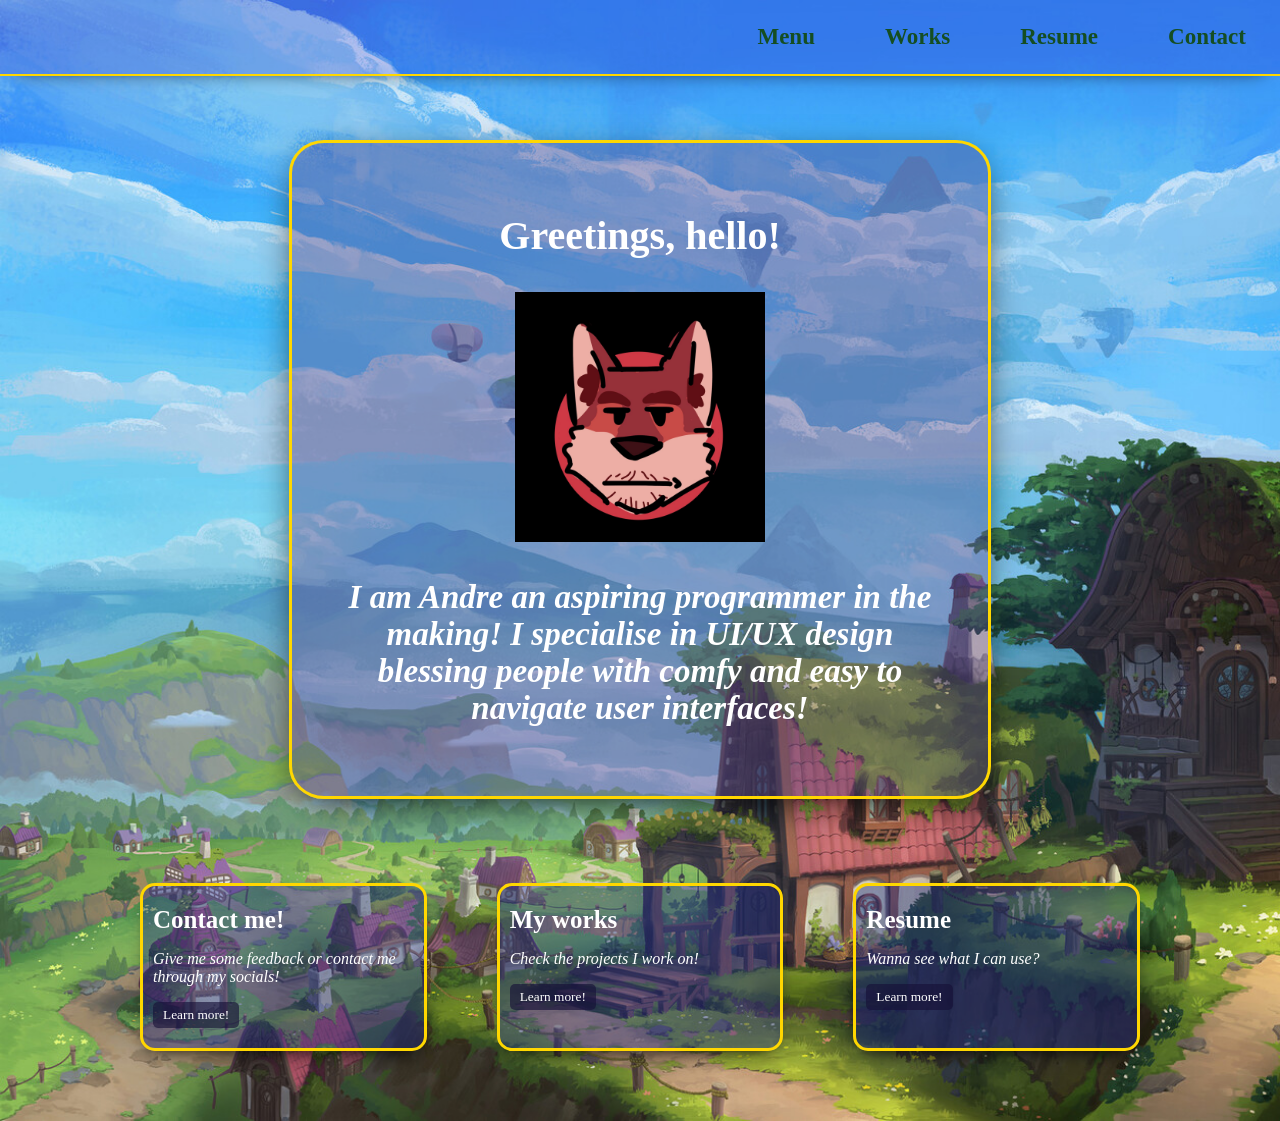
==== index.html @ e90ebe09 "Add files via upload" ====
<!DOCTYPE html>
<html lang="en">
<head>
    <meta charset="UTF-8">
    <meta name="viewport" content="width=device-width, initial-scale=1.0">
    <link rel="stylesheet" href="homie.css">
    <title>Document</title>
</head>
<body class="background-body">


  <header class="header">

    <div>

    </div>

    <nav class="nav">
        <a href="index.html"> Menu </a>
        <a href="projects.html"> Works </a>
        <a href="resume.html"> Resume </a>
        <a href="contact.html"> Contact </a>
    </nav>
 </header>

 <main>
    
    <section class="main-about">
        <div class="container-about">
            <h2 class="custom-text2"> Greetings, hello! </h2>
            <img src="unknown.jpg" width="250" height="250">
            <h3 class="custom-text1"> I am Andre an aspiring programmer in the making! I specialise in UI/UX design
                blessing people with comfy and easy to navigate user interfaces! </h3>
        </div>
    </section>

    <section class="displays container-display">
        <article class="content">
            <h3 class="custom-text3"> Contact me! </h3>
            <p class='custom-text4'> Give me some feedback or contact me through my socials!  </p>
            <button class="button-style1" type="button" onclick="window.location.href='contact.html'"> Learn more! </button>
        </article>

        <article class="content">
            <h3 class="custom-text3"> My works </h3>
            <p class="custom-text4"> Check the projects I work on! </p>
            <button class="button-style1" type="button" onclick="window.location.href='projects.html'"> Learn more! </button>
        </article>

        <article class="content">
            <h3 class="custom-text3"> Resume </h3>
            <p class="custom-text4"> Wanna see what I can use? </p>
            <button class="button-style1" type="button" onclick="window.location.href='resume.html'"> Learn more! </button>
        </article>
    </section>

 </main>


</body>
</html>
---- homie.css ----
.background-body{
    background-image: url(1224460.jpg);
    background-size: cover;
    margin: 0;
    height: 100%;
    background-repeat: no-repeat;
    min-height: 100vh;
}

.header {
  display:flex;
  align-items:center;
  justify-content:space-between;
  padding:18px 24px;
  background: rgba(19, 6, 196, 0.185);
  border-bottom: 2px solid gold;
  box-shadow: 0 10px 20px -17px black;
}

.nav{
    display: flex;
    gap: 50px;
    align-items: center;
    font-family:Cambria, Cochin, Georgia, Times, 'Times New Roman', serif;
    font-size: 23px;
}

.nav a{
    text-decoration: none;
    color:rgb(21, 78, 34);
    font-weight: 700;
    padding: 6px 10px;
    border-radius: 7px;
}

.nav a:hover{
    background: rgba(39, 30, 117, 0.411);
    color:aliceblue;
    box-shadow: 0 0 0 1px gold;
}



.main-about{
    display: flex;
    align-items: center;
    justify-content: center;
    padding: 64px 16px;
}

.container-about{
    max-width:var(--container);
    width: 50%;
    background: rgba(88, 66, 132, 0.4);
    padding: 36px;
    box-shadow: 0px 10px 40px -13px rgba(0, 0, 0, 2);
    text-align: center;
    border-style:solid;
    border-radius: 5%;
    border-color: gold;
}

.resume-about{
    display: flex;
    align-items: center;
    justify-content: center;
    padding: 50px 16px;
}

.resutainer-about{
    max-width:var(--container);
    width: 30%;
    background: rgba(88, 66, 132, 0.4);
    padding: 10px;
    box-shadow: 0px 10px 40px -13px rgba(0, 0, 0, 2);
    text-align: center;
    border-style:solid;
    border-radius: 20%;
    border-color: gold;
}

.custom-text1 {
    font-family: Cambria, Cochin, Georgia, Times, 'Times New Roman', serif;
    font-style: italic;
    color: white;
    font-size: 33px;
}

.custom-text2 {
    font-family: Cambria, Cochin, Georgia, Times, 'Times New Roman', serif;
    font-style: bold;
    color: white;
    font-size: 40px;
}

.custom-text3{
    font-family: Cambria, Cochin, Georgia, Times, 'Times New Roman', serif;
    font-style: bold;
    color: white;
    font-size: 25px;
}

.custom-text4{
    font-family: Cambria, Cochin, Georgia, Times, 'Times New Roman', serif;
    font-style: italic;
    color: white;
}

.displays{
    display: grid;
    grid-template-columns:repeat(auto-fit,minmax(220px,1fr));
    gap: 70px;
}

.displays2{
    display: grid;
    gap: 30px;
}

.container-display{
    max-width: 1000px;
    margin: 20px auto;
    padding: 0 18px 50px;
}

.content{
    background: rgba(20, 37, 133, 0.4);
    padding: 20px 10px;
    border-radius: 15px;
    border-style: solid;
    border-color: gold;
    box-shadow: 0 10px 20px -10px black;

}

.content h3{
    margin-top:0; 
    margin-bottom: 6px;
}



.label-thing {
  display: block;
  color: var(--sepia);
  background-color: rgba(20, 37, 133, 0.4);
  border-radius: 7%;
  font-family: Cambria, Cochin, Georgia, Times, 'Times New Roman', serif;
}



.card {
  width: 900px;
  margin: 40px auto;
  color: #eaeaea;
  font-family: "Georgia", serif;
  background: rgba(88, 66, 132, 0.4);
  border: 3px solid gold;
  box-shadow:
    inset 0 0 0 2px #2b2b2b,
    inset 0 0 20px rgba(0,0,0,0.8);
  padding: 20px;
  border-radius: 30px;
}

.top {
  display: flex;
  gap: 30px;
}

.stats p {
  display: flex;
  justify-content: space-between;
  width: 180px;
}

.portrait img {
  width: 160px;
  border: 2px solid gold;
}

.nameplate {
  margin-top: 8px;
  padding: 6px;
  background: rgba(45, 38, 112, 0.479);
  border: 1px solid gold;
  text-align: center;
}

.bar-row {
  display: grid;
  grid-template-columns: 80px 1fr;
  align-items: center;
  gap: 8px;
}

.bar {
  width: 120px;
  height: 10px;
  background: #222;
  border: 1px solid #000;
  position: relative;
}

.bar span {
  position: absolute;
  height: 100%;
  left: 0;
  top: 0;
}

.py span {
  width: 70%;
  background: #4caf50;
}

.c span {
  width: 50%;
  background: #4caf50;
}

.html span {
  width: 40%;
  background: #4caf50;
}

.css span {
  width: 55%;
  background: #4caf50;
}

.js span {
  width: 25%;
  background: #4caf50;
}

.dart span {
  width: 59%;
  background: #4caf50;
}

.sql span {
  width: 90%;
  background: #4caf50;
}

.button-style1 {
  font-family:Cambria, Cochin, Georgia, Times, 'Times New Roman', serif;
  border-style:hidden;
  padding: 5px 10px;
  border-color: gold;
  background-color: rgba(22, 16, 56, 0.637);
  border-radius: 5px;
  color: white;
  cursor:pointer;
}
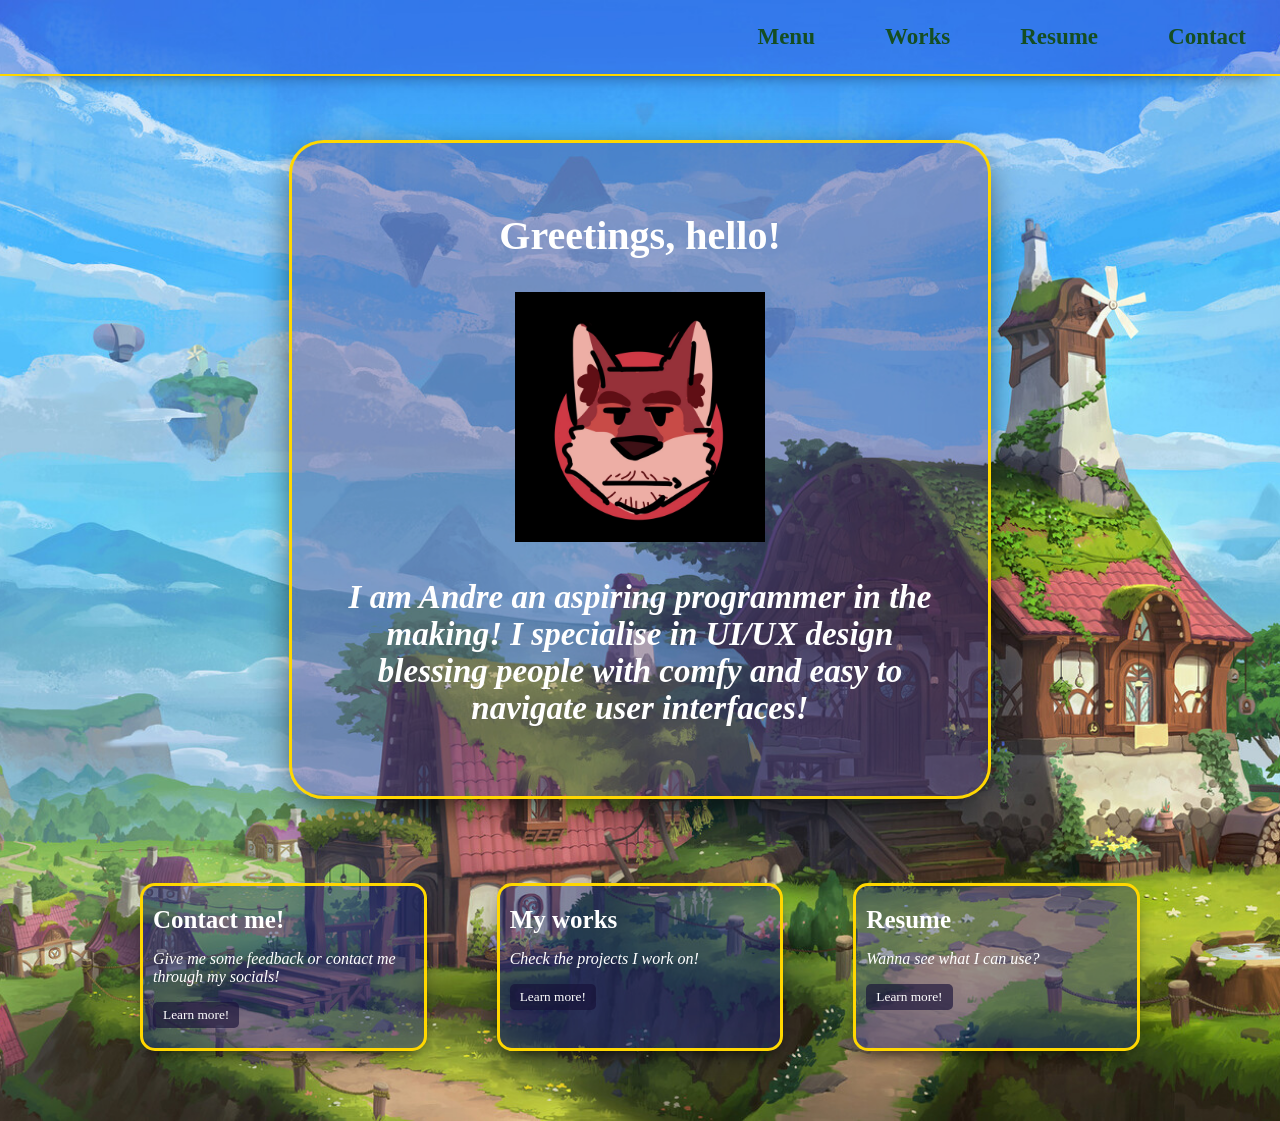
==== commit a3d22bb2: "Add files via upload" ====
--- a/homie.css
+++ b/homie.css
@@ -5,6 +5,7 @@
     background-size: cover;
     margin: 0;
     height: 100%;
+    background-position: center;
     background-repeat: no-repeat;
     min-height: 100vh;
 }
@@ -53,6 +54,7 @@
 .container-about{
     max-width:var(--container);
     width: 50%;
+    max-width: 1200px;
     background: rgba(88, 66, 132, 0.4);
     padding: 36px;
     box-shadow: 0px 10px 40px -13px rgba(0, 0, 0, 2);
@@ -72,6 +74,7 @@
 .resutainer-about{
     max-width:var(--container);
     width: 30%;
+    max-width: 1200px;
     background: rgba(88, 66, 132, 0.4);
     padding: 10px;
     box-shadow: 0px 10px 40px -13px rgba(0, 0, 0, 2);
@@ -154,6 +157,7 @@
 
 .card {
   width: 900px;
+  max-width: 1200px;
   margin: 40px auto;
   color: #eaeaea;
   font-family: "Georgia", serif;
